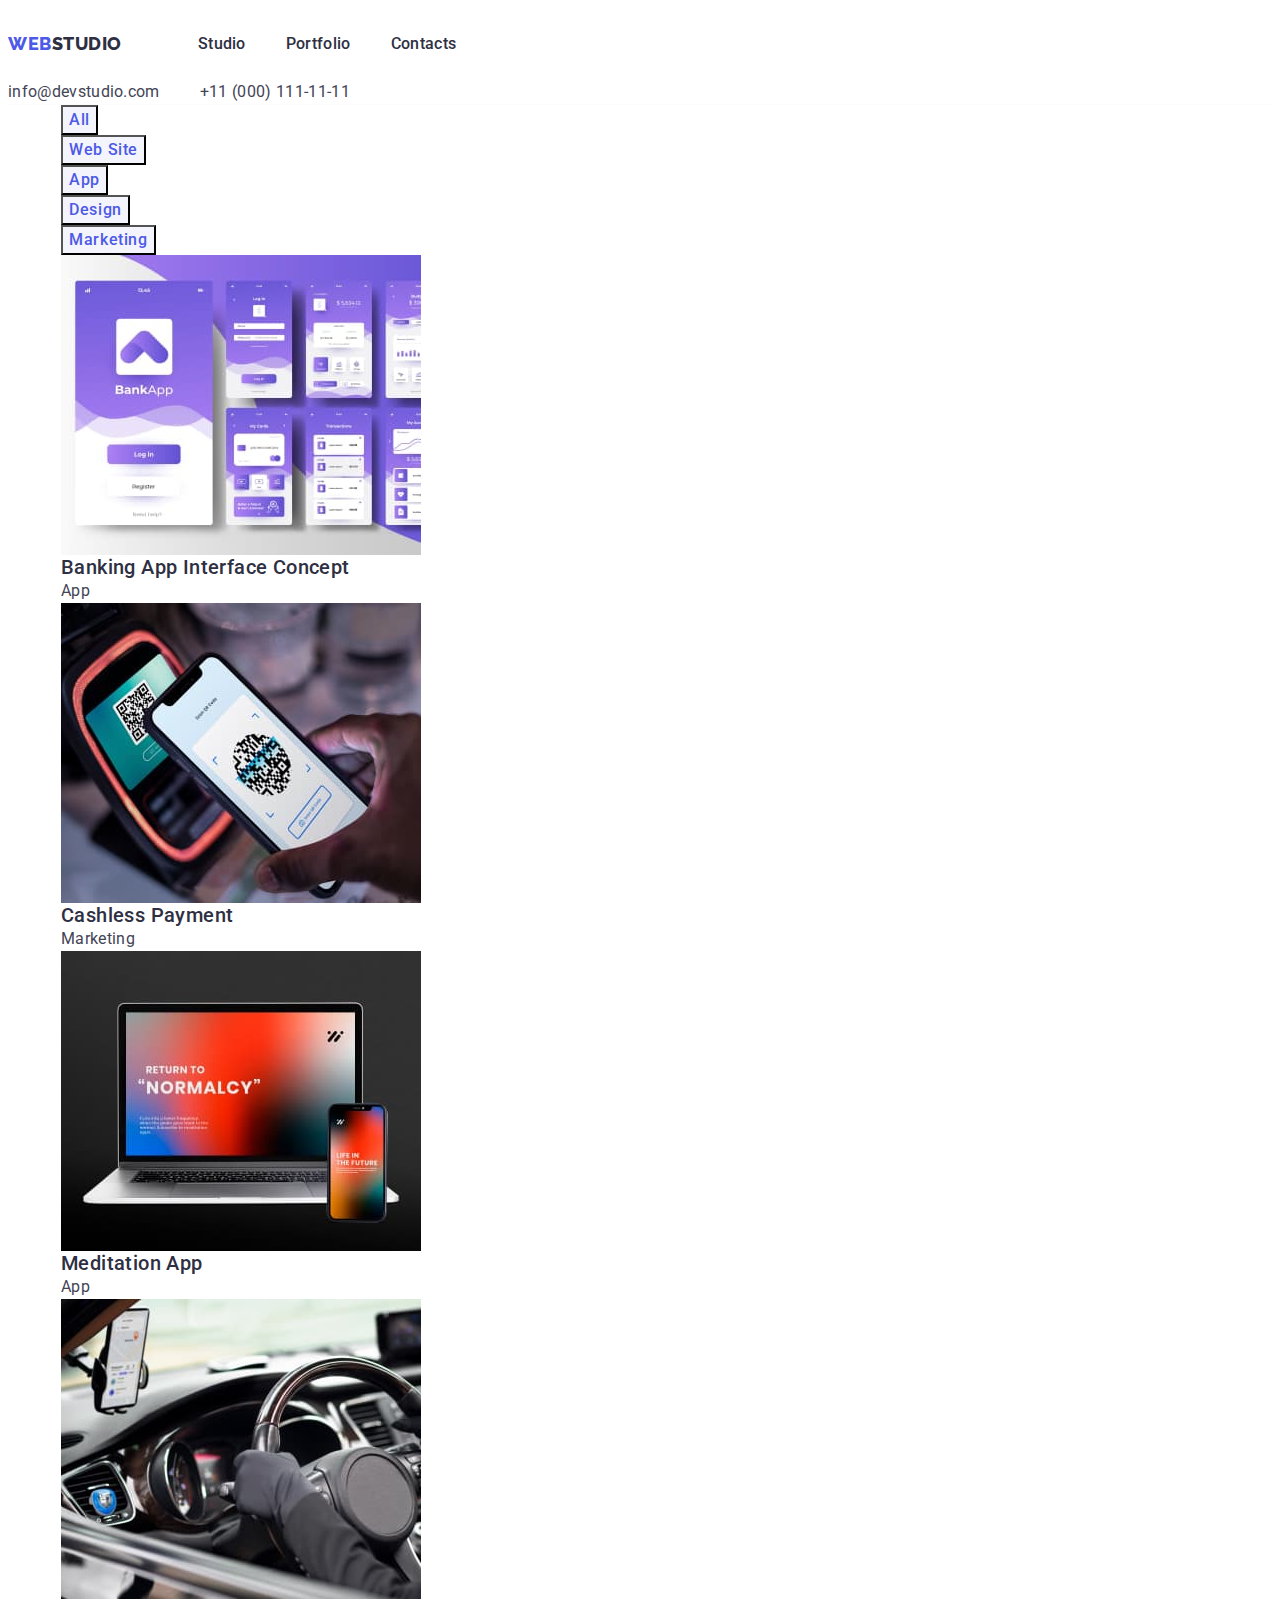
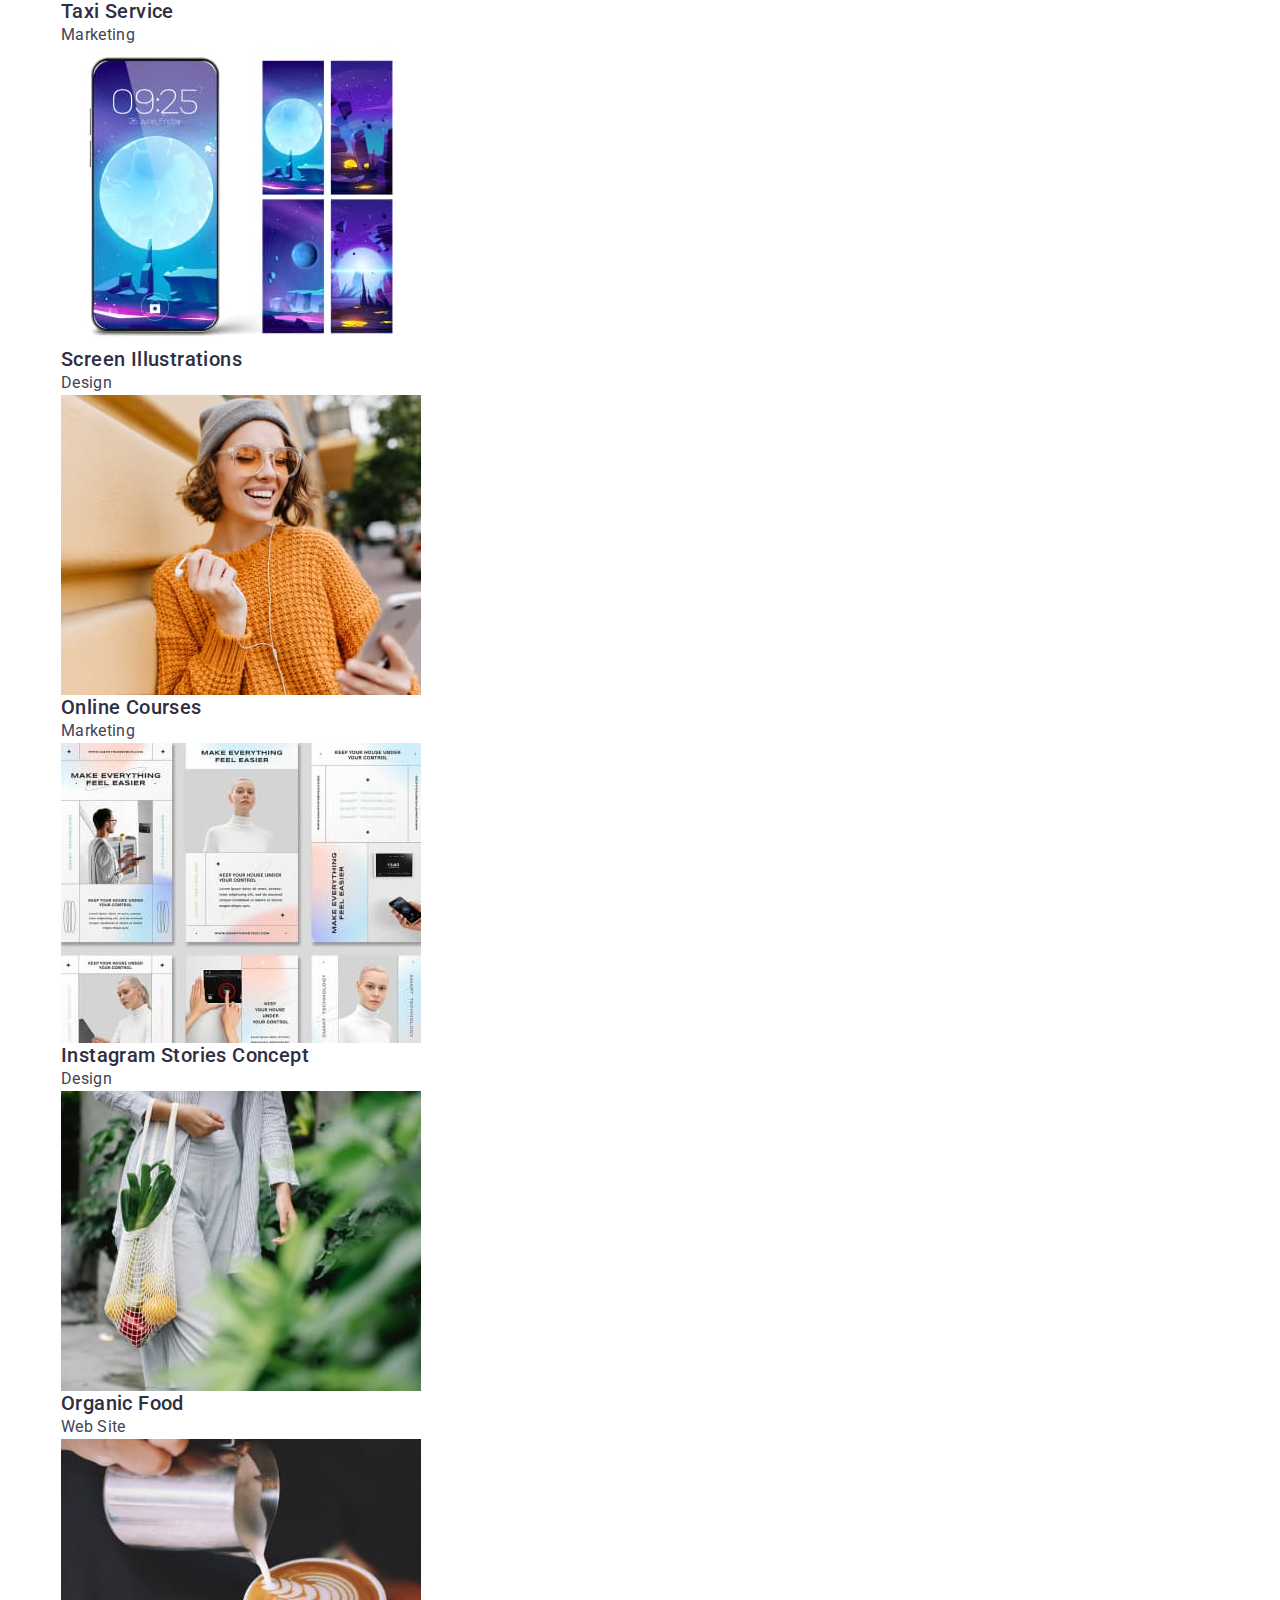
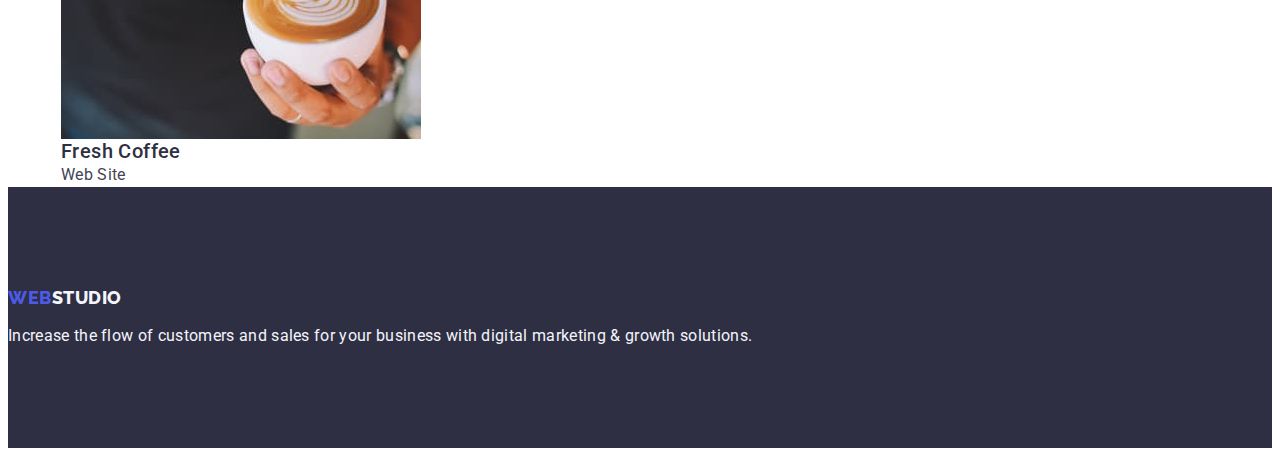
==== portfolio.html @ 1281a26f "all-portfolio" ====
<!DOCTYPE html>
<html lang="en">
  <head>
    <meta charset="UTF-8" />
    <meta name="viewport" content="width=device-width, initial-scale=1.0" />
    <title>Portfolio</title>
    <link rel="preconnect" href="https://fonts.googleapis.com" />
    <link rel="preconnect" href="https://fonts.gstatic.com" crossorigin />
    <link
      href="https://fonts.googleapis.com/css2?family=Raleway:wght@800&family=Roboto:wght@400;500;700&display=swap"
      rel="stylesheet"
    />
    <link
      rel="stylesheet"
      href="https://cdnjs.cloudflare.com/ajax/libs/modern-normalize/2.0.0/modern-normalize.min.css"
      integrity="sha512-4xo8blKMVCiXpTaLzQSLSw3KFOVPWhm/TRtuPVc4WG6kUgjH6J03IBuG7JZPkcWMxJ5huwaBpOpnwYElP/m6wg=="
      crossorigin="anonymous"
      referrerpolicy="no-referrer"
    />

    <link rel="stylesheet" href="./css/styles.css" />
  </head>
  <body>
    <!-- !!!HEADER!!! --------------------------------------------------------------------------->
    <header class="header">
      <nav class="header-navigation">
        <a class="header-logo link" href="./index.html"
          >Web<span class="header-logo-element">Studio</span>
        </a>

        <ul class="header-list list">
          <li class="header-list-item">
            <a class="header-list-link link" href="./index.html">Studio</a>
          </li>
          <li class="header-list-item">
            <a class="header-list-link link" href="./portfolio.html"
              >Portfolio</a
            >
          </li>
          <li class="header-list-item">
            <a class="header-list-link link" href="">Contacts</a>
          </li>
        </ul>
      </nav>
      <address class="header-address">
        <ul class="header-address-list list">
          <li class="header-address-item">
            <a
              class="header-address-link link main-text"
              href="mailto:info@devstudio.com"
              >info@devstudio.com</a
            >
          </li>
          <li class="header-address-item">
            <a
              class="header-address-link link main-text"
              href="tel:+110001111111"
              >+11 (000) 111-11-11</a
            >
          </li>
        </ul>
      </address>
    </header>
    <main>
      <!-- !!!EXAMPLES!! --------------------------------------------------------------------------->
      <section class="examples">
        <div class="container">
          <h1 class="examples-title" hidden>examples</h1>
          <ul class="examples-filter-list list">
            <li class="examples-filter-item">
              <button class="examples-filter-btn btn-text" type="button">
                All
              </button>
            </li>
            <li class="examples-filter-item">
              <button class="examples-filter-btn btn-text" type="button">
                Web Site
              </button>
            </li>
            <li class="examples-filter-item">
              <button class="examples-filter-btn btn-text" type="button">
                App
              </button>
            </li>
            <li class="examples-filter-item">
              <button class="examples-filter-btn btn-text" type="button">
                Design
              </button>
            </li>
            <li class="examples-filter-item">
              <button class="examples-filter-btn btn-text" type="button">
                Marketing
              </button>
            </li>
          </ul>
          <ul class="examples-list list">
            <li class="examples-list-item">
              <a class="examples-list-link link" href="">
                <img
                  class="examples-list-image"
                  src="./images/portfolio_1_banking.jpg"
                  alt="app intaface"
                  width="360"
                  height="300"
                />
                <h2 class="examples-list-title secondary-title">
                  Banking App Interface Concept
                </h2>
                <p class="exampes-list-text main-text">App</p>
              </a>
            </li>
            <li class="examples-list-item">
              <a class="examples-list-link link" href="">
                <img
                  class="examples-list-image"
                  src="./images/portfolio_2_cashless.jpg"
                  alt="paymant by phone"
                  width="360"
                  height="300"
                />
                <h2 class="examples-list-title secondary-title">
                  Cashless Payment
                </h2>
                <p class="exampes-list-text main-text">Marketing</p>
              </a>
            </li>
            <li class="examples-list-item">
              <a class="examples-list-link link" href="">
                <img
                  class="examples-list-image"
                  src="./images/portfolio_3_meditation.jpg"
                  alt="laptope and phone screens"
                  width="360"
                  height="300"
                />
                <h2 class="examples-list-title secondary-title">
                  Meditation App
                </h2>
                <p class="exampes-list-text main-text">App</p>
              </a>
            </li>
            <li class="examples-list-item">
              <a class="examples-list-link link" href="">
                <img
                  class="examples-list-image"
                  src="./images/portfolio_4_taxi.jpg"
                  alt="car driving"
                  width="360"
                  height="300"
                />
                <h2 class="examples-list-title secondary-title">
                  Taxi Service
                </h2>
                <p class="exampes-list-text main-text">Marketing</p>
              </a>
            </li>
            <li class="examples-list-item">
              <a class="examples-list-link link" href="">
                <img
                  class="examples-list-image"
                  src="./images/portfolio_5_screen.jpg"
                  alt="phone screens"
                  width="360"
                  height="300"
                />
                <h2 class="examples-list-title secondary-title">
                  Screen Illustrations
                </h2>
                <p class="exampes-list-text main-text">Design</p>
              </a>
            </li>
            <li class="examples-list-item">
              <a class="examples-list-link link" href="">
                <img
                  class="examples-list-image"
                  src="./images/portfolio_6_courses.jpg"
                  alt="girl with phone"
                  width="360"
                  height="300"
                />
                <h2 class="examples-list-title secondary-title">
                  Online Courses
                </h2>
                <p class="exampes-list-text main-text">Marketing</p>
              </a>
            </li>
            <li class="examples-list-item">
              <a class="examples-list-link link" href="">
                <img
                  class="examples-list-image"
                  src="./images/portfolio_7_instagram.jpg"
                  alt="design screens"
                  width="360"
                  height="300"
                />
                <h2 class="examples-list-title secondary-title">
                  Instagram Stories Concept
                </h2>
                <p class="exampes-list-text main-text">Design</p>
              </a>
            </li>
            <li class="examples-list-item">
              <a class="examples-list-link link" href="">
                <img
                  class="examples-list-image"
                  src="./images/portfolio_8_organicfood.jpg"
                  alt="vegetables in bag"
                  width="360"
                  height="300"
                />
                <h2 class="examples-list-title secondary-title">
                  Organic Food
                </h2>
                <p class="exampes-list-text main-text">Web Site</p>
              </a>
            </li>
            <li class="examples-list-item">
              <a class="examples-list-link link" href="">
                <img
                  class="examples-list-image"
                  src="./images/portfolio_9_coffee.jpg"
                  alt="making coffee"
                  width="360"
                  height="300"
                />
                <h2 class="examples-list-title secondary-title">
                  Fresh Coffee
                </h2>
                <p class="exampes-list-text main-text">Web Site</p>
              </a>
            </li>
          </ul>
        </div>
      </section>
    </main>
    <!-- !!!FOOTER!! --------------------------------------------------------------------------->
    <footer class="footer">
      <a class="footer-logo link" href="./index.html"
        >Web<span class="footer-logo-element">Studio</span></a
      >
      <p class="footer-text main-text">
        Increase the flow of customers and sales for your business with digital
        marketing & growth solutions.
      </p>
    </footer>
  </body>
</html>
---- css/styles.css ----
:root {
  --white-background: #ffffff;
  --light-background: #f4f4fd;
  --secondary-light-background: #e7e9fc;
  --hero-background: #2e2f42;
  --modal-background: #fcfcfc;
  --modal-overlay: #2e2f42;
  --main-text: #434455;
  --help-text: #8e8f99;
  --accent: #4d5ae5;
  --active-state: #404bbf;
  --shadows: #2e2f42;
  --success-state: #31d0aa;
}

body {
  font-family: 'Roboto', sans-serif;
  color: var(--main-text);
  background-color: var(--white-background);
}

h1,
h2,
h3,
h4,
h5,
h6,
p {
  margin-top: 0;
  margin-bottom: 0;
}

ul {
  margin-top: 0;
  margin-bottom: 0;
  padding-left: 0;
}

img {
  display: block;
}

.link {
  text-decoration: none;
  color: inherit;
}

.list {
  list-style: none;
}

.main-text {
  line-height: 1.5;
  letter-spacing: 0.32px;
}
.btn-text {
  font-size: 16px;
  font-weight: 500;
  line-height: 1.5;
  letter-spacing: 0.64px;
  font-family: 'Roboto', sans-serif;
}

.first-title {
  font-size: 36px;

  line-height: 1.11;
  letter-spacing: 0.72px;
  text-transform: capitalize;
}

.secondary-title {
  font-size: 20px;
  font-weight: 500;
  line-height: 1.2;
  letter-spacing: 0.4px;
}

.container {
  width: 1158px;
  padding: 0 15px 0 15px;
  margin: 0 auto;
}

/* <!-- !!!HEADER!!! ---------------------------------------------------------------------------> */
.header {
  border-bottom: 1px solid var(--modal-background);
}
.header-container {
  display: flex;
  justify-content: space-between;
  align-items: center;
}

.header-navigation {
  display: flex;
  align-items: center;
}
.header-logo {
  color: var(--accent);
  text-transform: uppercase;
  font-family: 'Raleway', sans-serif;
  font-size: 18px;
  font-weight: 800;
  line-height: 1.17;
  letter-spacing: 0.54px;
}
.header-logo-element {
  color: var(--shadows);
  text-transform: uppercase;
  font-family: 'Raleway', sans-serif;
  font-size: 18px;
  font-weight: 800;
  line-height: 1.17;
  letter-spacing: 0.54px;
  margin-right: 76px;
}
.header-list {
  display: flex;
  gap: 40px;
}
.header-list-item {
}
.header-list-link {
  color: var(--shadows);
  display: block;
  font-style: normal;
  font-weight: 500;
  line-height: 1.5;
  letter-spacing: 0.32px;
  padding-top: 24px;
  padding-bottom: 24px;
}

.header-list-link:hover,
.header-list-link:focus {
  color: var(--active-state);
}

.header-address {
  font-style: normal;
}

.header-address-list {
  display: flex;
  gap: 40px;
  align-items: center;
}

.header-address-item {
}
.header-address-link {
}

.header-address-link:hover,
.header-address-link:focus {
  color: var(--active-state);
}

/* <!-- !!!HERO!!! ---------------------------------------------------------------------------> */
.hero {
  background-color: var(--hero-background);
  padding-top: 188px;
  padding-bottom: 188px;
}
.hero-title {
  font-size: 56px;
  line-height: 1.07;
  letter-spacing: 1.12px;
  color: var(--white-background);
  text-align: center;
  margin: 0 auto;
  margin-bottom: 48px;
}
.hero-btn {
  display: block;
  background-color: var(--accent);
  color: var(--white-background);
  cursor: pointer;
  margin: 0 auto;
}

.hero-btn:hover,
.hero-btn:focus {
  background-color: var(--active-state);
}
/* <!-- !!!ADVANTAGES!!! ---------------------------------------------------------------------------> */
.advantages {
  padding-top: 120px;
  padding-bottom: 120px;
}
.advantages-title {
  color: var(--shadows);
}
.advantages-list {
  display: flex;
  gap: 24;
}
.advantages-list-item {
}
.advantages-item-title {
  color: var(--shadows);
  margin-bottom: 8px;
}
.advantages-item-text {
}
/* <!-- !!!ABOUT!!! ---------------------------------------------------------------------------> */
.about {
  padding-bottom: 120px;
}
.about-title {
  text-align: center;
  color: var(--shadows);
  margin-bottom: 72px;
}
.about-list {
  display: flex;
  gap: 24px;
}
.about-list-item {
}
.about-list-image {
}
/* <!-- !!!TEAM!!! ---------------------------------------------------------------------------> */
.team {
  background-color: var(--light-background);
  padding-top: 120px;
  padding-bottom: 120px;
}
.team-title {
  text-align: center;
  color: var(--shadows);
  margin-bottom: 72px;
}
.team-list {
  display: flex;
  gap: 24px;
}
.team-list-item {
  background-color: var(--white-background);
}
.team-list-image {
  margin-bottom: 32px;
}
.team-list-title {
  color: var(--shadows);
  text-align: center;
  margin-bottom: 8px;
}
.team-list-text {
  text-align: center;
  margin-bottom: 32px;
}
/* <!-- !!!FOOTER!!! ---------------------------------------------------------------------------> */
.footer {
  background-color: var(--hero-background);
  padding-bottom: 100px;
  padding-top: 100px;
}
.footer-logo {
  color: var(--accent);
  text-transform: uppercase;
  font-family: 'Raleway', sans-serif;
  font-size: 18px;
  font-weight: 800;
  line-height: 1.17;
  letter-spacing: 0.54px;
}
.footer-logo-element {
  color: var(--light-background);
  text-transform: uppercase;
  font-family: 'Raleway', sans-serif;
  font-size: 18px;
  font-weight: 800;
  line-height: 1.17;
  letter-spacing: 0.54px;
}
.footer-text {
  color: var(--light-background);
  margin-top: 16px;
}

/* <!-- !!!PORTFOLIO!! ---------------------------------------------------------------------------> */
.examples {
}
.examples-title {
}
.examples-filter-list {
}
.examples-filter-item {
}
.examples-filter-btn {
  color: var(--accent);
  background-color: var(--light-background);
  cursor: pointer;
}

.examples-filter-btn:hover,
.examples-filter-btn:focus {
  background-color: var(--active-state);
  color: var(--white-background);
}
.examples-list {
}
.examples-list-item {
}
.examples-list-link {
}
.examples-list-image {
}
.examples-list-title {
  color: var(--shadows);
}
.exampes-list-text {
}
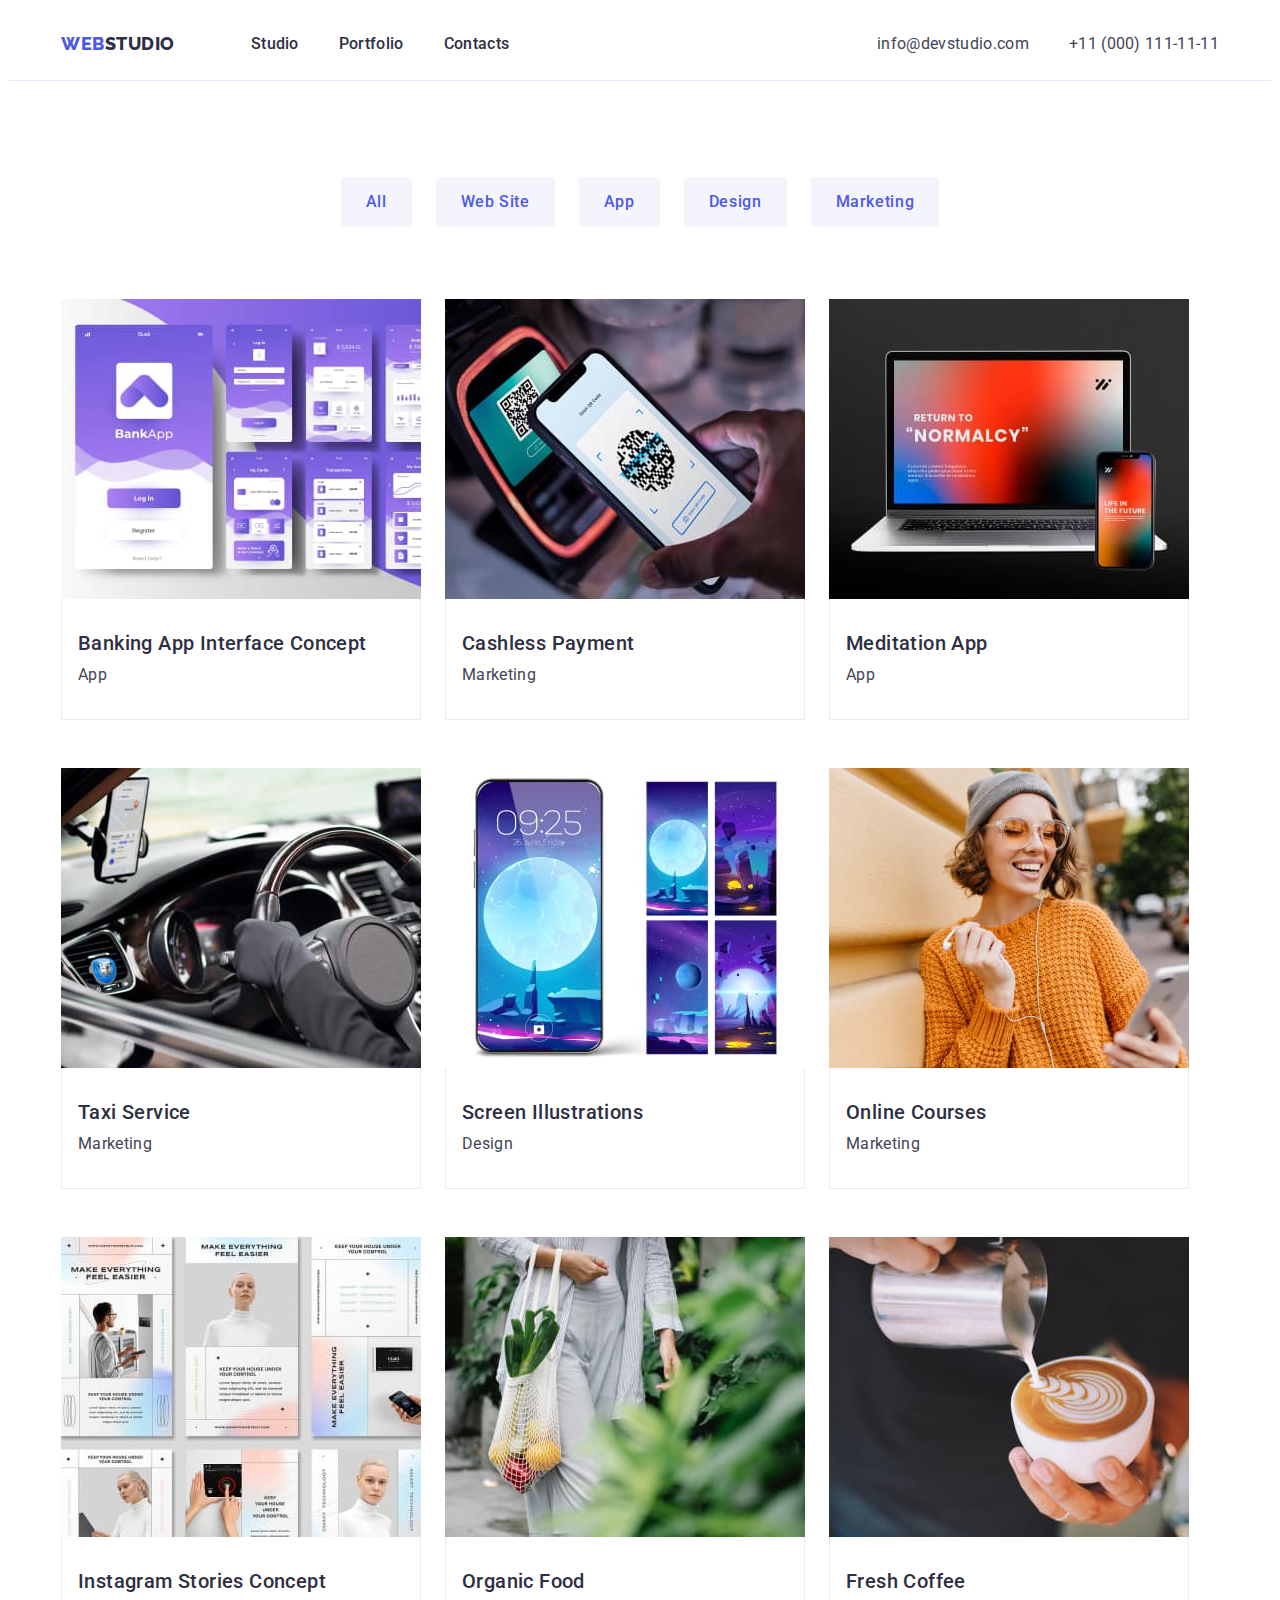
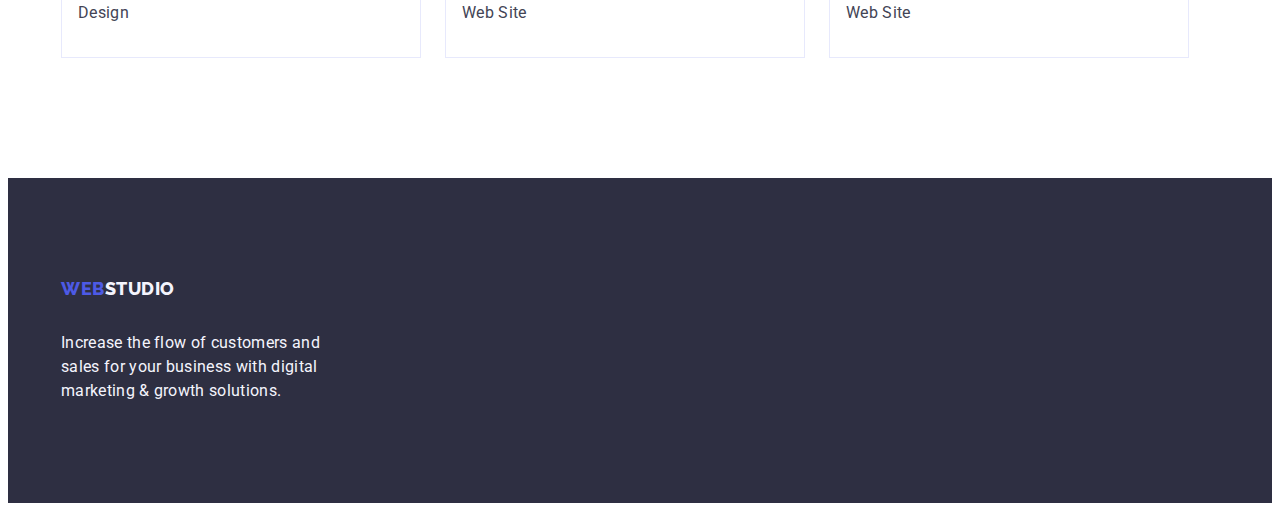
==== commit 8c8c7a15: "all-0.1" ====
--- a/portfolio.html
+++ b/portfolio.html
@@ -23,49 +23,51 @@
   <body>
     <!-- !!!HEADER!!! --------------------------------------------------------------------------->
     <header class="header">
-      <nav class="header-navigation">
-        <a class="header-logo link" href="./index.html"
-          >Web<span class="header-logo-element">Studio</span>
-        </a>
+      <div class="container header-container">
+        <nav class="header-navigation">
+          <a class="header-logo link" href="./index.html"
+            >Web<span class="header-logo-element">Studio</span>
+          </a>
 
-        <ul class="header-list list">
-          <li class="header-list-item">
-            <a class="header-list-link link" href="./index.html">Studio</a>
-          </li>
-          <li class="header-list-item">
-            <a class="header-list-link link" href="./portfolio.html"
-              >Portfolio</a
-            >
-          </li>
-          <li class="header-list-item">
-            <a class="header-list-link link" href="">Contacts</a>
-          </li>
-        </ul>
-      </nav>
-      <address class="header-address">
-        <ul class="header-address-list list">
-          <li class="header-address-item">
-            <a
-              class="header-address-link link main-text"
-              href="mailto:info@devstudio.com"
-              >info@devstudio.com</a
-            >
-          </li>
-          <li class="header-address-item">
-            <a
-              class="header-address-link link main-text"
-              href="tel:+110001111111"
-              >+11 (000) 111-11-11</a
-            >
-          </li>
-        </ul>
-      </address>
+          <ul class="header-list list">
+            <li class="header-list-item">
+              <a class="header-list-link link" href="./index.html">Studio</a>
+            </li>
+            <li class="header-list-item">
+              <a class="header-list-link link" href="./portfolio.html"
+                >Portfolio</a
+              >
+            </li>
+            <li class="header-list-item">
+              <a class="header-list-link link" href="">Contacts</a>
+            </li>
+          </ul>
+        </nav>
+        <address class="header-address">
+          <ul class="header-address-list list">
+            <li class="header-address-item">
+              <a
+                class="header-address-link link main-text"
+                href="mailto:info@devstudio.com"
+                >info@devstudio.com</a
+              >
+            </li>
+            <li class="header-address-item">
+              <a
+                class="header-address-link link main-text"
+                href="tel:+110001111111"
+                >+11 (000) 111-11-11</a
+              >
+            </li>
+          </ul>
+        </address>
+      </div>
     </header>
     <main>
       <!-- !!!EXAMPLES!! --------------------------------------------------------------------------->
       <section class="examples">
         <div class="container">
-          <h1 class="examples-title" hidden>examples</h1>
+          <h1 class="examples-title visually-hidden">examples</h1>
           <ul class="examples-filter-list list">
             <li class="examples-filter-item">
               <button class="examples-filter-btn btn-text" type="button">
@@ -103,10 +105,12 @@
                   width="360"
                   height="300"
                 />
-                <h2 class="examples-list-title secondary-title">
-                  Banking App Interface Concept
-                </h2>
-                <p class="exampes-list-text main-text">App</p>
+                <div class="examples-text-wrap">
+                  <h2 class="examples-list-title secondary-title">
+                    Banking App Interface Concept
+                  </h2>
+                  <p class="exampes-list-text main-text">App</p>
+                </div>
               </a>
             </li>
             <li class="examples-list-item">
@@ -118,10 +122,12 @@
                   width="360"
                   height="300"
                 />
-                <h2 class="examples-list-title secondary-title">
-                  Cashless Payment
-                </h2>
-                <p class="exampes-list-text main-text">Marketing</p>
+                <div class="examples-text-wrap">
+                  <h2 class="examples-list-title secondary-title">
+                    Cashless Payment
+                  </h2>
+                  <p class="exampes-list-text main-text">Marketing</p>
+                </div>
               </a>
             </li>
             <li class="examples-list-item">
@@ -133,10 +139,12 @@
                   width="360"
                   height="300"
                 />
-                <h2 class="examples-list-title secondary-title">
-                  Meditation App
-                </h2>
-                <p class="exampes-list-text main-text">App</p>
+                <div class="examples-text-wrap">
+                  <h2 class="examples-list-title secondary-title">
+                    Meditation App
+                  </h2>
+                  <p class="exampes-list-text main-text">App</p>
+                </div>
               </a>
             </li>
             <li class="examples-list-item">
@@ -148,10 +156,12 @@
                   width="360"
                   height="300"
                 />
-                <h2 class="examples-list-title secondary-title">
-                  Taxi Service
-                </h2>
-                <p class="exampes-list-text main-text">Marketing</p>
+                <div class="examples-text-wrap">
+                  <h2 class="examples-list-title secondary-title">
+                    Taxi Service
+                  </h2>
+                  <p class="exampes-list-text main-text">Marketing</p>
+                </div>
               </a>
             </li>
             <li class="examples-list-item">
@@ -163,10 +173,12 @@
                   width="360"
                   height="300"
                 />
-                <h2 class="examples-list-title secondary-title">
-                  Screen Illustrations
-                </h2>
-                <p class="exampes-list-text main-text">Design</p>
+                <div class="examples-text-wrap">
+                  <h2 class="examples-list-title secondary-title">
+                    Screen Illustrations
+                  </h2>
+                  <p class="exampes-list-text main-text">Design</p>
+                </div>
               </a>
             </li>
             <li class="examples-list-item">
@@ -178,10 +190,12 @@
                   width="360"
                   height="300"
                 />
-                <h2 class="examples-list-title secondary-title">
-                  Online Courses
-                </h2>
-                <p class="exampes-list-text main-text">Marketing</p>
+                <div class="examples-text-wrap">
+                  <h2 class="examples-list-title secondary-title">
+                    Online Courses
+                  </h2>
+                  <p class="exampes-list-text main-text">Marketing</p>
+                </div>
               </a>
             </li>
             <li class="examples-list-item">
@@ -193,10 +207,12 @@
                   width="360"
                   height="300"
                 />
-                <h2 class="examples-list-title secondary-title">
-                  Instagram Stories Concept
-                </h2>
-                <p class="exampes-list-text main-text">Design</p>
+                <div class="examples-text-wrap">
+                  <h2 class="examples-list-title secondary-title">
+                    Instagram Stories Concept
+                  </h2>
+                  <p class="exampes-list-text main-text">Design</p>
+                </div>
               </a>
             </li>
             <li class="examples-list-item">
@@ -208,10 +224,12 @@
                   width="360"
                   height="300"
                 />
-                <h2 class="examples-list-title secondary-title">
-                  Organic Food
-                </h2>
-                <p class="exampes-list-text main-text">Web Site</p>
+                <div class="examples-text-wrap">
+                  <h2 class="examples-list-title secondary-title">
+                    Organic Food
+                  </h2>
+                  <p class="exampes-list-text main-text">Web Site</p>
+                </div>
               </a>
             </li>
             <li class="examples-list-item">
@@ -223,10 +241,12 @@
                   width="360"
                   height="300"
                 />
-                <h2 class="examples-list-title secondary-title">
-                  Fresh Coffee
-                </h2>
-                <p class="exampes-list-text main-text">Web Site</p>
+                <div class="examples-text-wrap">
+                  <h2 class="examples-list-title secondary-title">
+                    Fresh Coffee
+                  </h2>
+                  <p class="exampes-list-text main-text">Web Site</p>
+                </div>
               </a>
             </li>
           </ul>
@@ -235,13 +255,15 @@
     </main>
     <!-- !!!FOOTER!! --------------------------------------------------------------------------->
     <footer class="footer">
-      <a class="footer-logo link" href="./index.html"
-        >Web<span class="footer-logo-element">Studio</span></a
-      >
-      <p class="footer-text main-text">
-        Increase the flow of customers and sales for your business with digital
-        marketing & growth solutions.
-      </p>
+      <div class="container">
+        <a class="footer-logo link" href="./index.html"
+          >Web<span class="footer-logo-element">Studio</span></a
+        >
+        <p class="footer-text main-text">
+          Increase the flow of customers and sales for your business with
+          digital marketing & growth solutions.
+        </p>
+      </div>
     </footer>
   </body>
 </html>
--- a/css/styles.css
+++ b/css/styles.css
@@ -82,9 +82,22 @@
   margin: 0 auto;
 }
 
+.visually-hidden {
+  position: absolute;
+  width: 1px;
+  height: 1px;
+  margin: -1px;
+  border: 0;
+  padding: 0;
+  white-space: nowrap;
+  clip-path: inset(100%);
+  clip: rect(0 0 0 0);
+  overflow: hidden;
+}
+
 /* <!-- !!!HEADER!!! ---------------------------------------------------------------------------> */
 .header {
-  border-bottom: 1px solid var(--modal-background);
+  border-bottom: 1px solid #e7e9fc;
 }
 .header-container {
   display: flex;
@@ -104,6 +117,7 @@
   font-weight: 800;
   line-height: 1.17;
   letter-spacing: 0.54px;
+  margin-right: 76px;
 }
 .header-logo-element {
   color: var(--shadows);
@@ -113,7 +127,6 @@
   font-weight: 800;
   line-height: 1.17;
   letter-spacing: 0.54px;
-  margin-right: 76px;
 }
 .header-list {
   display: flex;
@@ -171,6 +184,7 @@
   text-align: center;
   margin: 0 auto;
   margin-bottom: 48px;
+  max-width: 496px;
 }
 .hero-btn {
   display: block;
@@ -178,6 +192,10 @@
   color: var(--white-background);
   cursor: pointer;
   margin: 0 auto;
+  min-width: 169px;
+  height: 56px;
+  border-radius: 4px;
+  border: none;
 }
 
 .hero-btn:hover,
@@ -194,7 +212,7 @@
 }
 .advantages-list {
   display: flex;
-  gap: 24;
+  gap: 24px;
 }
 .advantages-list-item {
 }
@@ -238,10 +256,14 @@
 }
 .team-list-item {
   background-color: var(--white-background);
+  border-radius: 0px 0px 4px 4px;
 }
 .team-list-image {
-  margin-bottom: 32px;
-}
+}
+.team-text-wrap {
+  padding: 32px 0;
+}
+
 .team-list-title {
   color: var(--shadows);
   text-align: center;
@@ -249,7 +271,6 @@
 }
 .team-list-text {
   text-align: center;
-  margin-bottom: 32px;
 }
 /* <!-- !!!FOOTER!!! ---------------------------------------------------------------------------> */
 .footer {
@@ -258,6 +279,7 @@
   padding-top: 100px;
 }
 .footer-logo {
+  display: inline-block;
   color: var(--accent);
   text-transform: uppercase;
   font-family: 'Raleway', sans-serif;
@@ -265,6 +287,7 @@
   font-weight: 800;
   line-height: 1.17;
   letter-spacing: 0.54px;
+  margin-bottom: 16px;
 }
 .footer-logo-element {
   color: var(--light-background);
@@ -278,14 +301,21 @@
 .footer-text {
   color: var(--light-background);
   margin-top: 16px;
+  max-width: 264px;
 }
 
 /* <!-- !!!PORTFOLIO!! ---------------------------------------------------------------------------> */
 .examples {
+  padding-top: 96px;
+  padding-bottom: 120px;
 }
 .examples-title {
 }
 .examples-filter-list {
+  display: flex;
+  gap: 24px;
+  margin-bottom: 72px;
+  justify-content: center;
 }
 .examples-filter-item {
 }
@@ -293,6 +323,11 @@
   color: var(--accent);
   background-color: var(--light-background);
   cursor: pointer;
+  border: none;
+  padding: 12px 24px;
+  border: 1px solid var(--secondary-light-background);
+  border-radius: 4px;
+  border: 1px solid transparent;
 }
 
 .examples-filter-btn:hover,
@@ -301,6 +336,9 @@
   color: var(--white-background);
 }
 .examples-list {
+  display: flex;
+  flex-wrap: wrap;
+  gap: 48px 24px;
 }
 .examples-list-item {
 }
@@ -308,8 +346,15 @@
 }
 .examples-list-image {
 }
+.examples-text-wrap {
+  padding: 32px 16px;
+  border: 1px solid var(--secondary-light-background);
+  border-top: none;
+}
+
 .examples-list-title {
   color: var(--shadows);
+  margin-bottom: 8px;
 }
 .exampes-list-text {
 }
